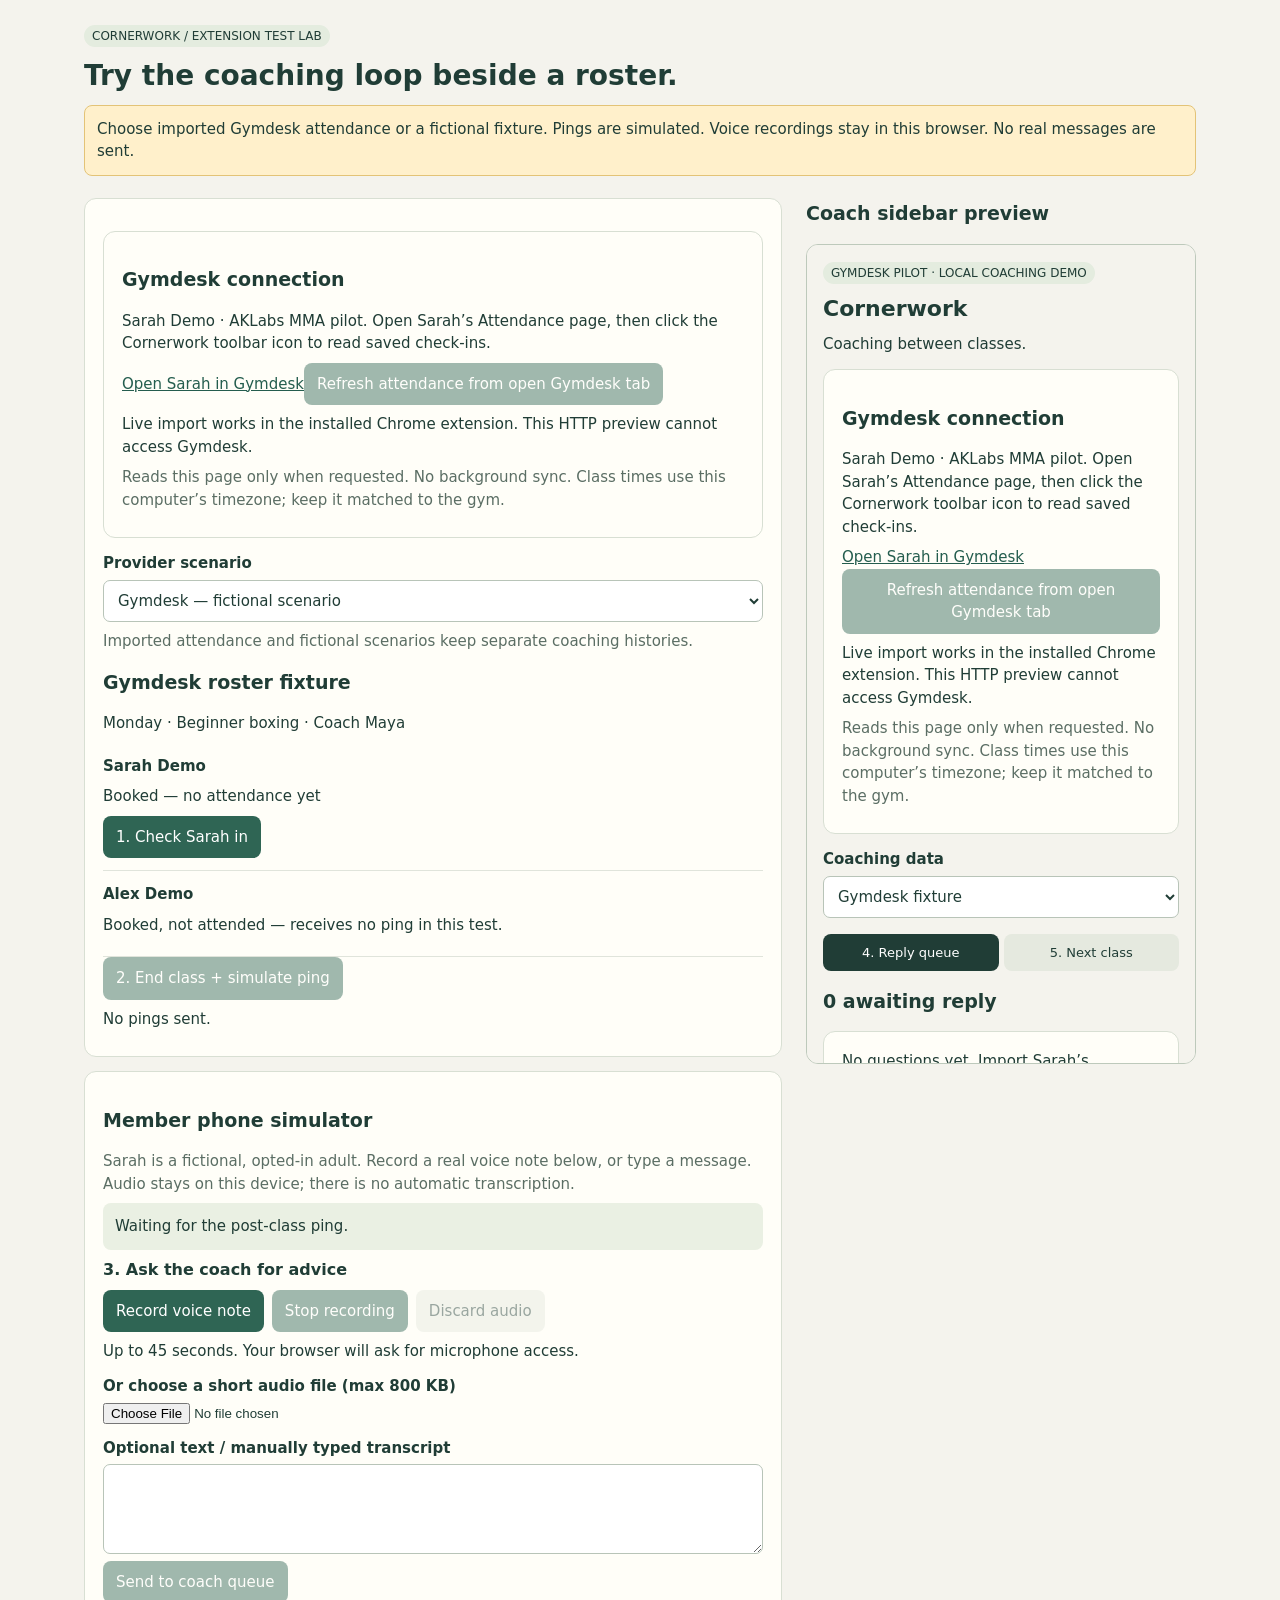
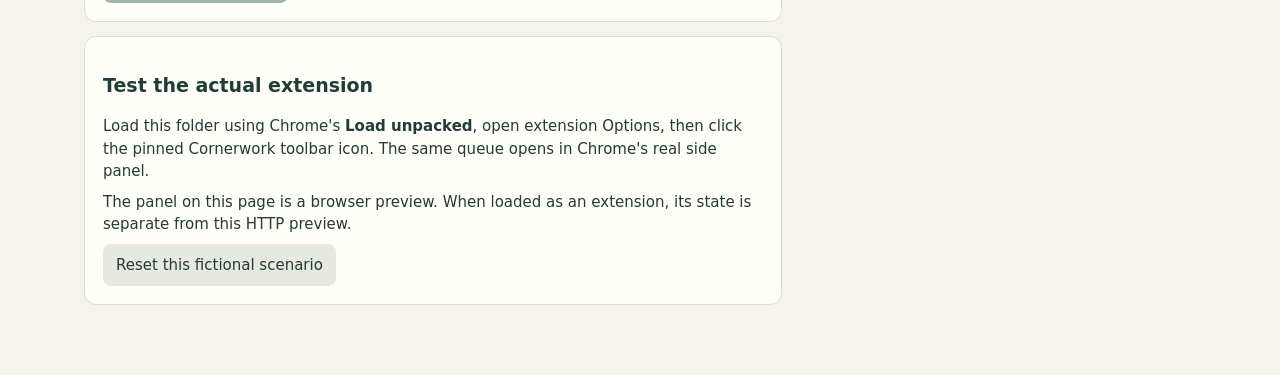
==== extension-demo/index.html @ 5919cbb8 "Phase 0: protect the work — git init, docs/, .env.example, .gitignore Co-Authored-By: Claude Fable 5" ====
<!doctype html><html lang="en"><head><meta charset="utf-8"><meta name="viewport" content="width=device-width,initial-scale=1"><title>Cornerwork extension test lab</title><link rel="stylesheet" href="style.css"></head><body><main><span class="badge">CORNERWORK / EXTENSION TEST LAB</span><h1>Try the coaching loop beside a roster.</h1><p class="notice">Choose imported Gymdesk attendance or a fictional fixture. Pings are simulated. Voice recordings stay in this browser. No real messages are sent.</p><div class="layout"><section><div class="card"><section class="card"><h2>Gymdesk connection</h2><p>Sarah Demo · AKLabs MMA pilot. Open Sarah’s Attendance page, then click the Cornerwork toolbar icon to read saved check-ins.</p><a href="https://app.gymdesk.com/manager/members/attendance/id/12672454" target="_blank" rel="noopener">Open Sarah in Gymdesk</a><button id="sync-gymdesk">Refresh attendance from open Gymdesk tab</button><p id="connection-status" role="status">Waiting for a Gymdesk import.</p><p class="muted">Reads this page only when requested. No background sync. Class times use this computer’s timezone; keep it matched to the gym.</p></section><label for="provider">Provider scenario</label><select id="provider"><option value="gymdeskLive">Gymdesk — imported attendance</option><option value="gymdesk">Gymdesk — fictional scenario</option><option value="mindbody">Mindbody — fictional scenario</option></select><p class="muted">Imported attendance and fictional scenarios keep separate coaching histories.</p><h2 id="roster-title"></h2><p id="session-summary">Monday · Beginner boxing · Coach Maya</p><div class="item"><strong>Sarah Demo</strong><p id="attendance"></p><button id="attend">1. Check Sarah in</button></div><div class="item" id="alex-fixture"><strong>Alex Demo</strong><p>Booked, not attended — receives no ping in this test.</p></div><button id="ping">2. End class + simulate ping</button><p id="ping-status"></p></div><div class="card"><h2>Member phone simulator</h2><p class="muted">Sarah is a fictional, opted-in adult. Record a real voice note below, or type a message. Audio stays on this device; there is no automatic transcription.</p><p id="member-ping" class="message"></p><form id="note-form"><h3>3. Ask the coach for advice</h3><div class="row"><button type="button" id="record">Record voice note</button><button type="button" id="stop-record" disabled>Stop recording</button><button type="button" id="discard-record" class="secondary" disabled>Discard audio</button></div><p id="voice-status" role="status">Up to 45 seconds. Your browser will ask for microphone access.</p><audio id="voice-preview" controls hidden></audio><label for="audio-file">Or choose a short audio file (max 800 KB)</label><input id="audio-file" type="file" accept="audio/webm,audio/ogg,audio/mp4,audio/mpeg,audio/wav,audio/x-wav"><label for="note">Optional text / manually typed transcript</label><textarea id="note" maxlength="2000"></textarea><button id="send-note">Send to coach queue</button></form><div id="replies"></div></div><div class="card"><h2>Test the actual extension</h2><p>Load this folder using Chrome's <strong>Load unpacked</strong>, open extension Options, then click the pinned Cornerwork toolbar icon. The same queue opens in Chrome's real side panel.</p><p>The panel on this page is a browser preview. When loaded as an extension, its state is separate from this HTTP preview.</p><button id="reset" class="secondary">Reset this fictional scenario</button></div><p id="status" role="status"></p></section><aside><h2>Coach sidebar preview</h2><iframe title="Cornerwork coach sidebar" src="panel.html?v=3"></iframe></aside></div></main><script src="core.js?v=3"></script><script src="voice.js?v=3"></script><script src="lab.js?v=3"></script><script src="gymdesk-bridge.js?v=3"></script></body></html>
---- extension-demo/style.css ----
*{box-sizing:border-box}body{margin:0;background:#f4f3ed;color:#203d36;font:15px/1.5 system-ui,sans-serif}main{max-width:1160px;margin:auto;padding:24px}h1{font-size:28px;margin:8px 0}h2{font-size:19px}h3{font-size:16px;margin:8px 0}p{margin:8px 0}small,.muted{color:#5b6e64}button,select,textarea{font:inherit}button,a.button{background:#2f6554;color:white;border:0;border-radius:8px;padding:10px 13px;cursor:pointer;text-decoration:none;display:inline-block}button:disabled{opacity:.45;cursor:default}button.secondary{background:#e5e9df;color:#203d36}select,textarea{width:100%;padding:10px;border:1px solid #b8c4b8;border-radius:7px;background:white;color:#203d36}textarea{min-height:90px;resize:vertical}label{display:block;font-weight:600;margin:12px 0 5px}.notice{padding:12px;background:#fff0cb;border:1px solid #e3c377;border-radius:8px}.card{background:#fffef8;border:1px solid #d8dfd3;border-radius:12px;padding:18px;margin:14px 0}.layout{display:grid;grid-template-columns:1fr 390px;gap:24px}.row{display:flex;gap:8px;flex-wrap:wrap;align-items:center}.badge{font-size:12px;background:#e4ecdf;padding:4px 8px;border-radius:12px}.item{border-bottom:1px solid #e0e4db;padding:12px 0}.item:last-child{border:0}.message{padding:12px;background:#eaf0e3;border-radius:8px;white-space:pre-wrap;overflow-wrap:anywhere}iframe{width:100%;height:820px;border:1px solid #bdc9bb;border-radius:12px;background:#f4f3ed}.panel{padding:16px;max-width:600px}.panel h1{font-size:22px}nav{display:flex;gap:5px;margin:16px 0}nav button{flex:1;font-size:13px;padding:9px 5px}nav button[aria-pressed=true]{background:#203d36;color:white}#status{min-height:24px;font-size:13px;color:#345e4c}a{color:#245d4e}button:focus-visible,a:focus-visible,textarea:focus-visible,select:focus-visible{outline:3px solid #ba773f;outline-offset:3px}@media(max-width:760px){.layout{grid-template-columns:1fr}main{padding:14px}}
audio{width:100%;margin:10px 0}input[type=file]{max-width:100%}

[hidden]{display:none!important}
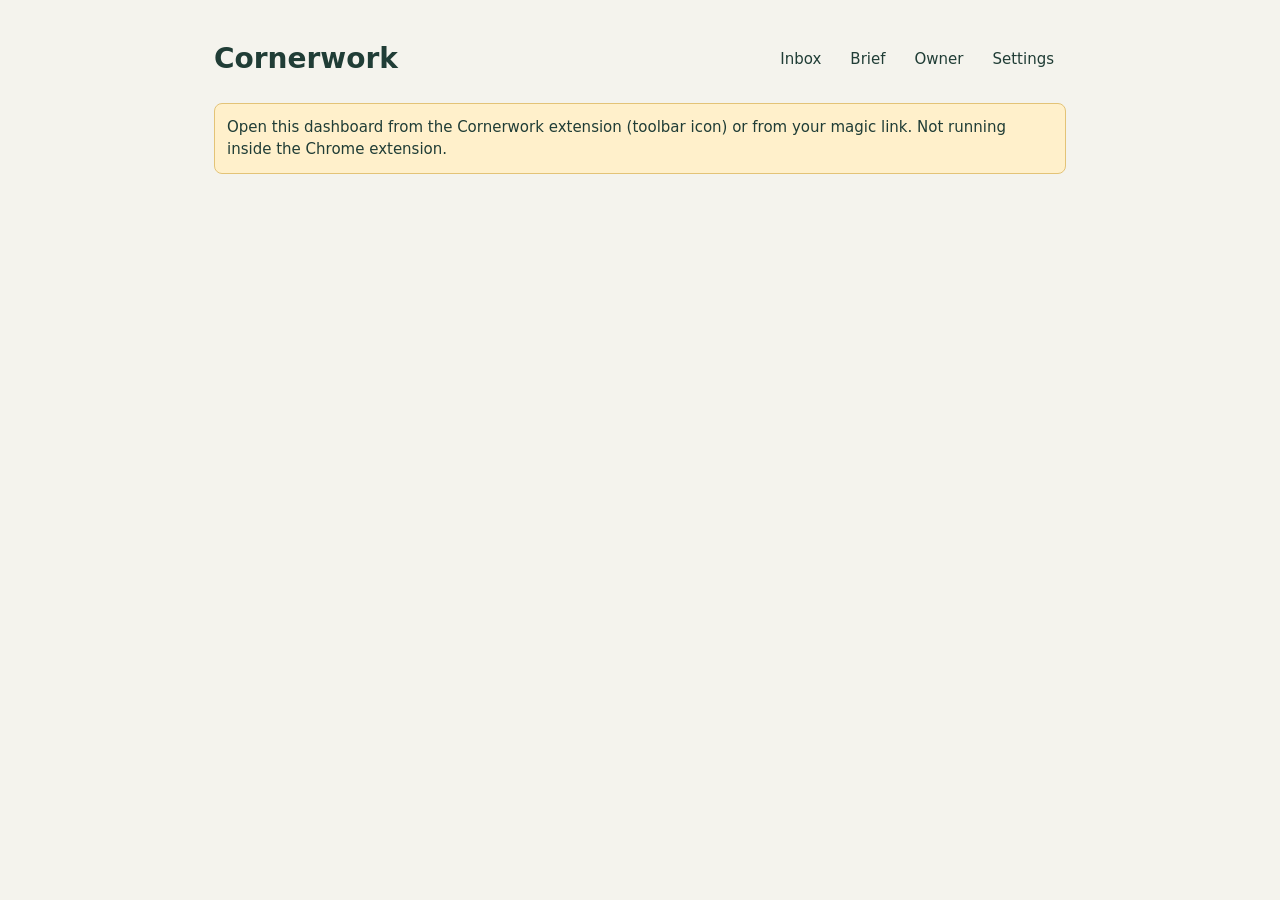
==== commit 7294e350: "Phase 2: dashboard bundle (extension tab + side panel + /c/{token} web), adapters, background proxy " ====
--- a/extension-demo/index.html
+++ b/extension-demo/index.html
@@ -1 +1 @@
-<!doctype html><html lang="en"><head><meta charset="utf-8"><meta name="viewport" content="width=device-width,initial-scale=1"><title>Cornerwork extension test lab</title><link rel="stylesheet" href="style.css"></head><body><main><span class="badge">CORNERWORK / EXTENSION TEST LAB</span><h1>Try the coaching loop beside a roster.</h1><p class="notice">Choose imported Gymdesk attendance or a fictional fixture. Pings are simulated. Voice recordings stay in this browser. No real messages are sent.</p><div class="layout"><section><div class="card"><section class="card"><h2>Gymdesk connection</h2><p>Sarah Demo · AKLabs MMA pilot. Open Sarah’s Attendance page, then click the Cornerwork toolbar icon to read saved check-ins.</p><a href="https://app.gymdesk.com/manager/members/attendance/id/12672454" target="_blank" rel="noopener">Open Sarah in Gymdesk</a><button id="sync-gymdesk">Refresh attendance from open Gymdesk tab</button><p id="connection-status" role="status">Waiting for a Gymdesk import.</p><p class="muted">Reads this page only when requested. No background sync. Class times use this computer’s timezone; keep it matched to the gym.</p></section><label for="provider">Provider scenario</label><select id="provider"><option value="gymdeskLive">Gymdesk — imported attendance</option><option value="gymdesk">Gymdesk — fictional scenario</option><option value="mindbody">Mindbody — fictional scenario</option></select><p class="muted">Imported attendance and fictional scenarios keep separate coaching histories.</p><h2 id="roster-title"></h2><p id="session-summary">Monday · Beginner boxing · Coach Maya</p><div class="item"><strong>Sarah Demo</strong><p id="attendance"></p><button id="attend">1. Check Sarah in</button></div><div class="item" id="alex-fixture"><strong>Alex Demo</strong><p>Booked, not attended — receives no ping in this test.</p></div><button id="ping">2. End class + simulate ping</button><p id="ping-status"></p></div><div class="card"><h2>Member phone simulator</h2><p class="muted">Sarah is a fictional, opted-in adult. Record a real voice note below, or type a message. Audio stays on this device; there is no automatic transcription.</p><p id="member-ping" class="message"></p><form id="note-form"><h3>3. Ask the coach for advice</h3><div class="row"><button type="button" id="record">Record voice note</button><button type="button" id="stop-record" disabled>Stop recording</button><button type="button" id="discard-record" class="secondary" disabled>Discard audio</button></div><p id="voice-status" role="status">Up to 45 seconds. Your browser will ask for microphone access.</p><audio id="voice-preview" controls hidden></audio><label for="audio-file">Or choose a short audio file (max 800 KB)</label><input id="audio-file" type="file" accept="audio/webm,audio/ogg,audio/mp4,audio/mpeg,audio/wav,audio/x-wav"><label for="note">Optional text / manually typed transcript</label><textarea id="note" maxlength="2000"></textarea><button id="send-note">Send to coach queue</button></form><div id="replies"></div></div><div class="card"><h2>Test the actual extension</h2><p>Load this folder using Chrome's <strong>Load unpacked</strong>, open extension Options, then click the pinned Cornerwork toolbar icon. The same queue opens in Chrome's real side panel.</p><p>The panel on this page is a browser preview. When loaded as an extension, its state is separate from this HTTP preview.</p><button id="reset" class="secondary">Reset this fictional scenario</button></div><p id="status" role="status"></p></section><aside><h2>Coach sidebar preview</h2><iframe title="Cornerwork coach sidebar" src="panel.html?v=3"></iframe></aside></div></main><script src="core.js?v=3"></script><script src="voice.js?v=3"></script><script src="lab.js?v=3"></script><script src="gymdesk-bridge.js?v=3"></script></body></html>+<!doctype html><html lang="en"><head><meta charset="utf-8"><meta name="viewport" content="width=device-width,initial-scale=1"><title>Cornerwork extension test lab</title><script src="harness-guard.js"></script><link rel="stylesheet" href="style.css"></head><body><main><span class="badge">CORNERWORK / EXTENSION TEST LAB</span><h1>Try the coaching loop beside a roster.</h1><p class="notice">Choose imported Gymdesk attendance or a fictional fixture. Pings are simulated. Voice recordings stay in this browser. No real messages are sent.</p><div class="layout"><section><div class="card"><section class="card"><h2>Gymdesk connection</h2><p>Sarah Demo · AKLabs MMA pilot. Open Sarah’s Attendance page, then click the Cornerwork toolbar icon to read saved check-ins.</p><a href="https://app.gymdesk.com/manager/members/attendance/id/12672454" target="_blank" rel="noopener">Open Sarah in Gymdesk</a><button id="sync-gymdesk">Refresh attendance from open Gymdesk tab</button><p id="connection-status" role="status">Waiting for a Gymdesk import.</p><p class="muted">Reads this page only when requested. No background sync. Class times use this computer’s timezone; keep it matched to the gym.</p></section><label for="provider">Provider scenario</label><select id="provider"><option value="gymdeskLive">Gymdesk — imported attendance</option><option value="gymdesk">Gymdesk — fictional scenario</option><option value="mindbody">Mindbody — fictional scenario</option></select><p class="muted">Imported attendance and fictional scenarios keep separate coaching histories.</p><h2 id="roster-title"></h2><p id="session-summary">Monday · Beginner boxing · Coach Maya</p><div class="item"><strong>Sarah Demo</strong><p id="attendance"></p><button id="attend">1. Check Sarah in</button></div><div class="item" id="alex-fixture"><strong>Alex Demo</strong><p>Booked, not attended — receives no ping in this test.</p></div><button id="ping">2. End class + simulate ping</button><p id="ping-status"></p></div><div class="card"><h2>Member phone simulator</h2><p class="muted">Sarah is a fictional, opted-in adult. Record a real voice note below, or type a message. Audio stays on this device; there is no automatic transcription.</p><p id="member-ping" class="message"></p><form id="note-form"><h3>3. Ask the coach for advice</h3><div class="row"><button type="button" id="record">Record voice note</button><button type="button" id="stop-record" disabled>Stop recording</button><button type="button" id="discard-record" class="secondary" disabled>Discard audio</button></div><p id="voice-status" role="status">Up to 45 seconds. Your browser will ask for microphone access.</p><audio id="voice-preview" controls hidden></audio><label for="audio-file">Or choose a short audio file (max 800 KB)</label><input id="audio-file" type="file" accept="audio/webm,audio/ogg,audio/mp4,audio/mpeg,audio/wav,audio/x-wav"><label for="note">Optional text / manually typed transcript</label><textarea id="note" maxlength="2000"></textarea><button id="send-note">Send to coach queue</button></form><div id="replies"></div></div><div class="card"><h2>Test the actual extension</h2><p>This page is the test harness (open with ?harness=1). The product UI is <a href="dashboard.html">dashboard.html</a>.</p><p>Load this folder using Chrome's <strong>Load unpacked</strong>, open extension Options, then click the pinned Cornerwork toolbar icon. The same queue opens in Chrome's real side panel.</p><p>The panel on this page is a browser preview. When loaded as an extension, its state is separate from this HTTP preview.</p><button id="reset" class="secondary">Reset this fictional scenario</button></div><p id="status" role="status"></p></section><aside><h2>Coach sidebar preview</h2><iframe title="Cornerwork coach sidebar" src="panel.html?v=3"></iframe></aside></div></main><script src="core.js?v=3"></script><script src="voice.js?v=3"></script><script src="lab.js?v=3"></script><script src="gymdesk-bridge.js?v=3"></script></body></html>
--- a/extension-demo/style.css
+++ b/extension-demo/style.css
@@ -2,3 +2,4 @@
 audio{width:100%;margin:10px 0}input[type=file]{max-width:100%}
 
 [hidden]{display:none!important}
+.dash{max-width:900px}header.row{justify-content:space-between}.dash nav a{padding:8px 12px;border-radius:8px;text-decoration:none;color:#203d36}.dash nav a[aria-current=page]{background:#203d36;color:white}.tag{display:inline-block;font-size:12px;background:#e4ecdf;padding:2px 8px;border-radius:12px;margin:2px}.flag{display:inline-block;font-size:12px;background:#fde2c8;color:#7a3e00;padding:2px 8px;border-radius:12px;margin:2px}.flag.danger{background:#f8d0d0;color:#7a0000}.badge.warn{background:#fff0cb;border:1px solid #e3c377}.tiles{display:grid;grid-template-columns:repeat(auto-fit,minmax(160px,1fr));gap:12px}.tile{background:#fffef8;border:1px solid #d8dfd3;border-radius:12px;padding:14px}.tile strong{display:block;font-size:26px}.tile small{display:block}input[type=text],input[type=password],input[type=date],input[type=url]{font:inherit;padding:8px;border:1px solid #b8c4b8;border-radius:7px;background:white;color:#203d36;max-width:100%}code{background:#e4ecdf;padding:1px 5px;border-radius:4px}
